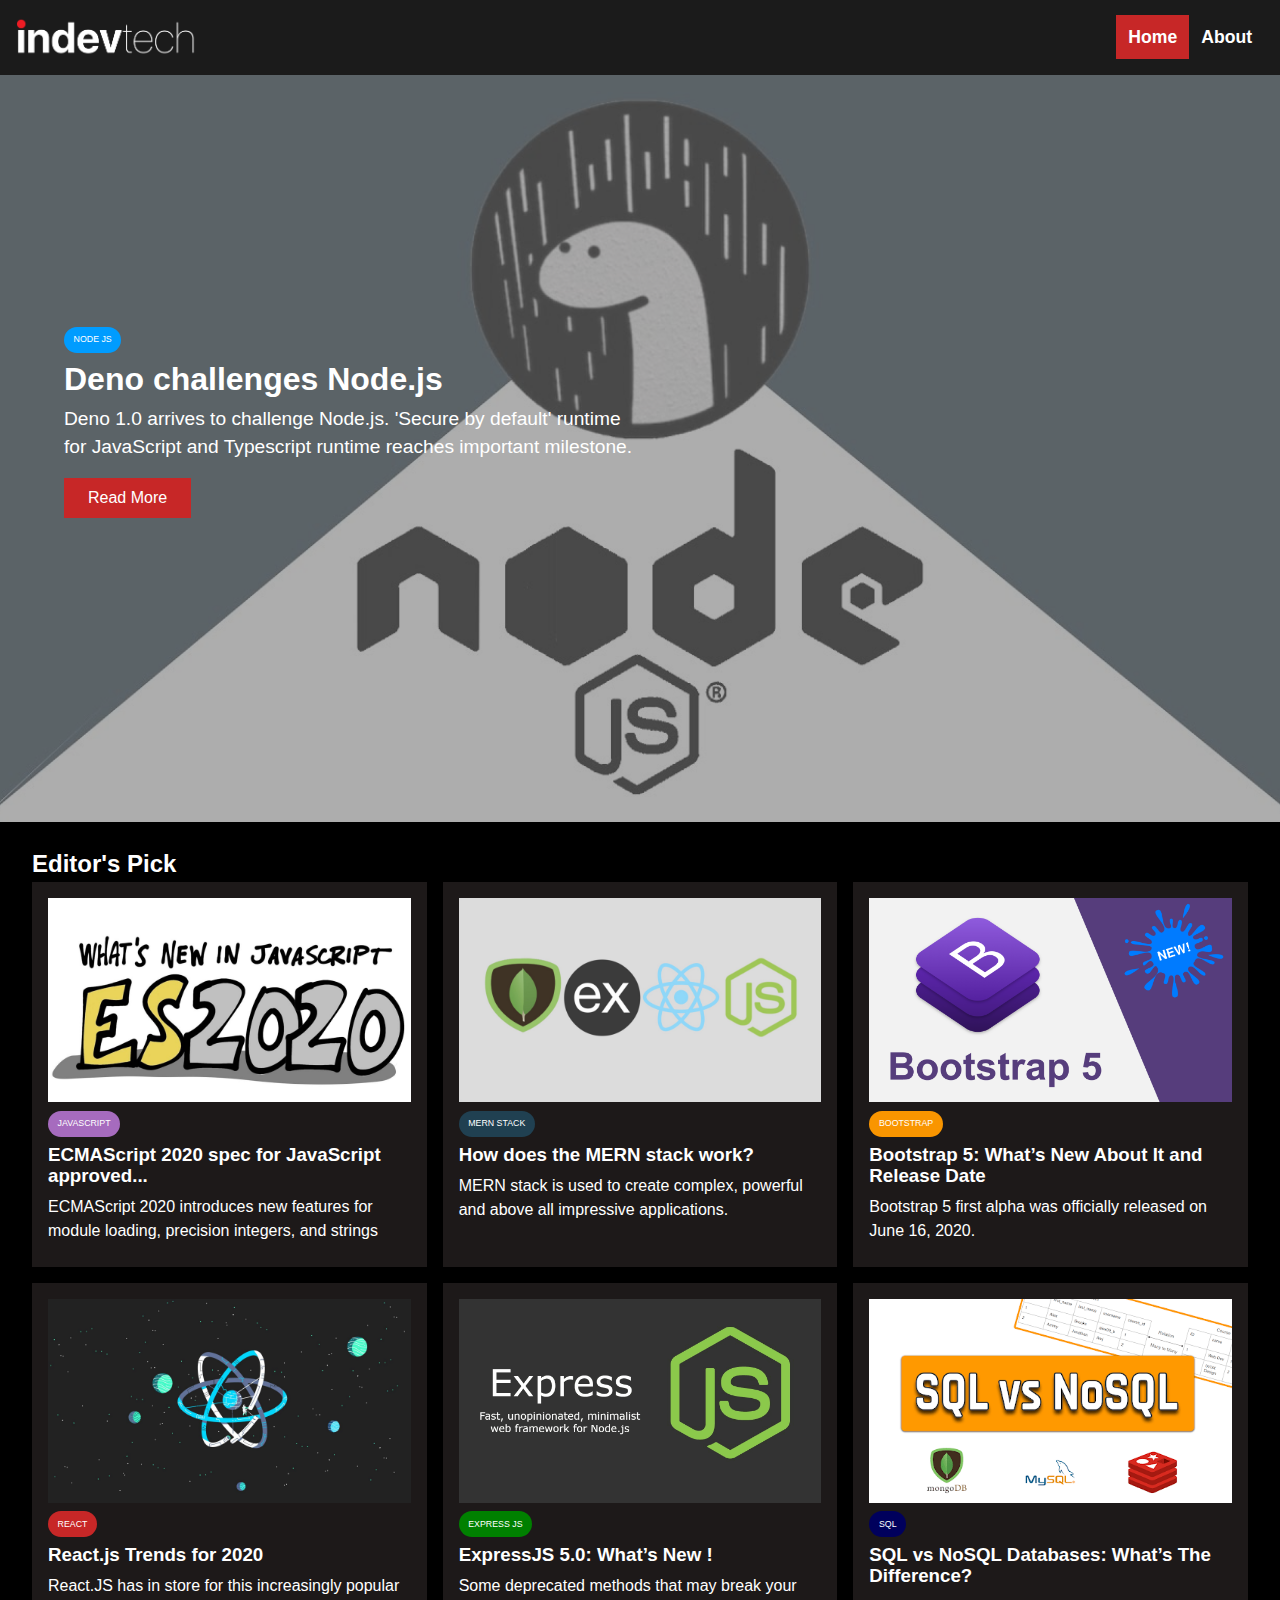
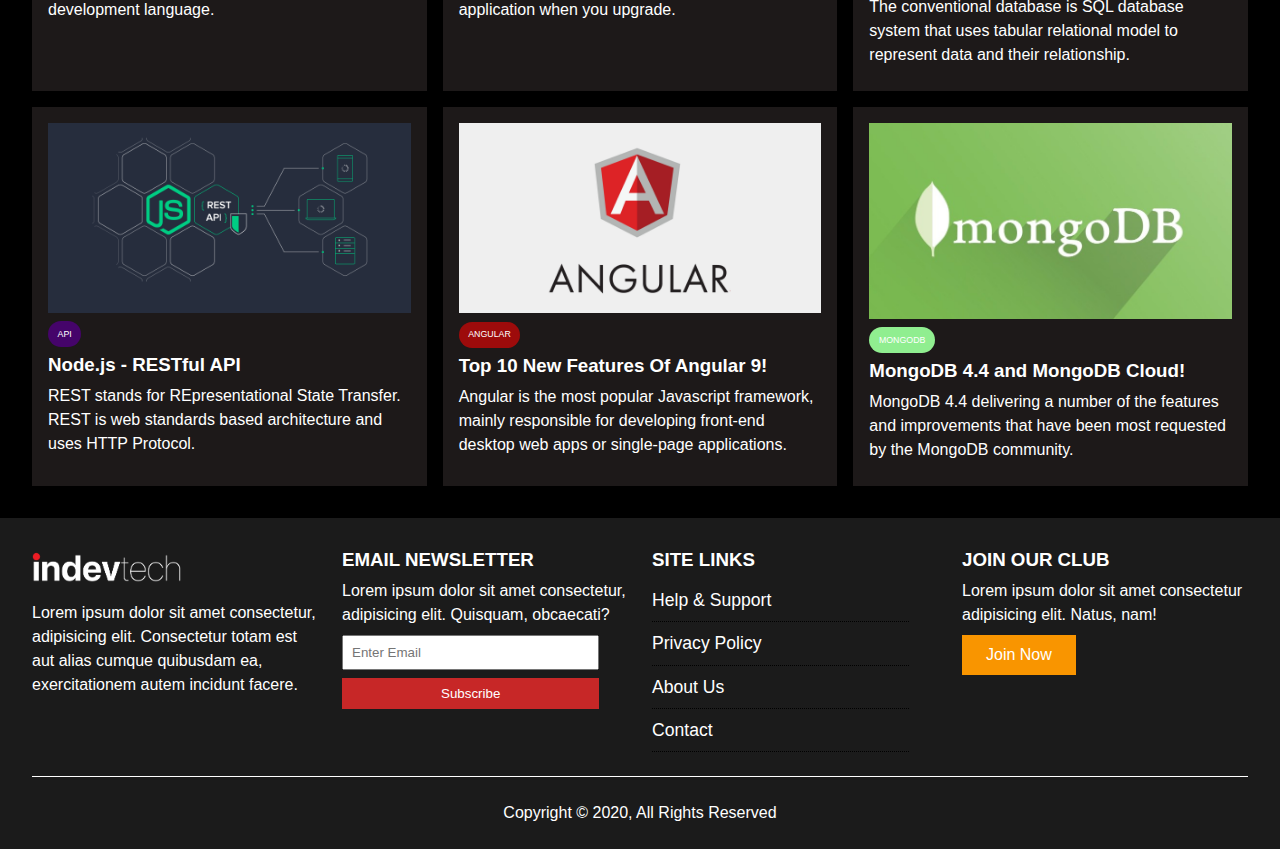
==== index.html @ 82689f06 "first commit" ====
<!DOCTYPE html>
<html lang="en">
<head>
  <meta charset="UTF-8">
  <meta name="viewport" content="width=device-width, initial-scale=1.0">
  <link rel="stylesheet" href="https://use.fontawesome.com/releases/v5.13.1/css/all.css" integrity="sha384-xxzQGERXS00kBmZW/6qxqJPyxW3UR0BPsL4c8ILaIWXva5kFi7TxkIIaMiKtqV1Q" crossorigin="anonymous">
  <link rel="stylesheet" href="css/style.css">
  <link rel="stylesheet" media="screen and (max-width: 768px)" href="css/mobile.css">
  <link rel="stylesheet" media="screen and (min-width: 1100px)" href="css/widescreen.css">
  <link rel="apple-touch-icon" sizes="180x180" href="/apple-touch-icon.png">
  <link rel="icon" type="image/png" sizes="32x32" href="/favicon-32x32.png">
  <link rel="icon" type="image/png" sizes="16x16" href="/favicon-16x16.png">
  <link rel="manifest" href="/site.webmanifest">
  <title>InDevTech | Latest News</title>
</head>
<body>
  <nav id="nav">
    <div class="nav-container">
      <img src="img/in-devtech-logo.png" alt="newsgrid logo" class="logo">
      <div class="social">
        <a href="https://facebook.com" target="blank"><i class="fab fa-facebook fa-2x"></i></a>
        <a href="https://twitter.com" target="blank"><i class="fab fa-twitter fa-2x"></i></a>
        <a href="https://instagram.com" target="blank"><i class="fab fa-instagram fa-2x"></i></a>
        <a href="https://youtube.com" target="blank"><i class="fab fa-youtube fa-2x"></i></a>
      </div>
      <ul>
        <li><a class="current" href="index.html">Home</a></li>
        <li><a href="about.html">About</a></li>
      </ul>
    </div>
  </nav>

  <!-- showcase -->
  <div id="showcase">
    <div class="container">
      <div class="showcase-container">
        <div class="showcase-content">
          <div class="category category-node">NODE JS</div>
          <h1>Deno challenges Node.js</h1>
          <p>Deno 1.0 arrives to challenge Node.js. 'Secure by default' runtime for JavaScript and Typescript runtime reaches important milestone.</p>
          <a class="btn btn-primary" href="article-node.html">Read More</a>
        </div>
      </div>
    </div>
  </div>

  <!-- home articles -->
  <section id="home-articles" class="py-2">
    <div class="container ">
      <h2 class="editor">Editor's Pick</h2>
    <div class="articles-container ">
      <article class="card grid-articles">
        <a href="article-js.html"><img src="img/articles/js1.jpg" class="img-fluid" alt="ent1"></a>
        <div>
          <div class="category category-js">JAVASCRIPT</div>
          <h3>
            <a href="article-js.html">ECMAScript 2020 spec for JavaScript approved...</a>
          </h3>
          <p>ECMAScript 2020 introduces new features for module loading, precision integers, and strings</p>
        </div>
      </article>
      <article class="card grid-articles">
        <a href="article-mern.html"><img src="img/articles/mern.jpg" alt="ent1"></a>
        <div>
          <div class="category category-mern">MERN STACK</div>
          <h3>
            <a href="article-mern.html">How does the MERN stack work?</a>
          </h3>
          <p>MERN stack is used to create complex, powerful and above all impressive applications.</p>
        </div>
      </article>
      <article class="card grid-articles">
        <a href="article-bootstrap5.html"><img src="img/articles/bootstrap5.jpg" alt="ent1"></a>
        <div>
          <div class="category category-bs">BOOTSTRAP</div>
          <h3>
            <a href="article-bootstrap5.html">Bootstrap 5: What’s New About It and Release Date</a>
          </h3>
          <p>Bootstrap 5 first alpha was officially released on June 16, 2020.</p>
        </div>
      </article>
      <article class="card grid-articles">
        <a href="article-react.html"><img src="img/articles/react.png" alt="ent1"></a>
        <div>
          <div class="category category-react">REACT</div>
          <h3>
            <a href="article-react.html">React.js Trends for 2020</a>
          </h3>
          <p>React.JS has in store for this increasingly popular development language.</p>
        </div>
      </article>
      <article class="card grid-articles">
        <a href="article-ejs.html"><img src="img/articles/ejs.png" alt="ent1"></a>
        <div>
          <div class="category category-ejs">EXPRESS JS </div>
          <h3>
            <a href="article-ejs.html">ExpressJS 5.0: What’s New !</a>
          </h3>
          <p>Some deprecated methods that may break your application when you upgrade.</p>
        </div>
      </article>
      <article class="card grid-articles">
        <a href="article-sql.html"><img src="img/articles/sql.png" alt="ent1"></a>
        <div>
          <div class="category category-sql">SQL </div>
          <h3>
            <a href="article-sql.html">SQL vs NoSQL Databases: What’s The Difference?</a>
          </h3>
          <p>The conventional database is SQL database system that uses tabular relational model to represent data and their relationship.</p>
        </div>
      </article>
      <article class="card grid-articles">
        <a href="article-api.html"><img src="img/articles/api.webp" alt="ent1"></a>
        <div>
          <div class="category category-api">API</div>
          <h3>
            <a href="article.html">Node.js - RESTful API</a>
          </h3>
          <p>REST stands for REpresentational State Transfer. REST is web standards based architecture and uses HTTP Protocol.</p>
        </div>
      </article>
      <article class="card grid-articles">
        <a href="article-angular.html"><img src="img/articles/angular.png" alt="ent1"></a>
        <div>
          <div class="category category-angular">ANGULAR </div>
          <h3>
            <a href="article-angular.html">Top 10 New Features Of Angular 9!</a>
          </h3>
          <p>
            Angular is the most popular Javascript framework, mainly responsible for developing front-end desktop web apps or single-page applications.
          </p>
        </div>
      </article>
      <article class="card grid-articles">
        <a href="article-mongo.html"><img src="img/articles/mongo.jpeg" alt="ent1"></a>
        <div>
          <div class="category category-mongo">MongoDB</div>
          <h3>
            <a href="article-mongo.html">MongoDB 4.4 and MongoDB Cloud!</a>
          </h3>
          <p>
            MongoDB 4.4 delivering a number of the features and improvements that have been most requested by the MongoDB community.
          </p>
        </div>
      </article>
  
    </div>
    </div>
  </section>

  <!-- footer -->
  <footer id="footer" class="pt-2">
    <div class="container footer-container">
      <div>
        <img src="img/in-devtech-logo.png" alt="logo light">
        <p>Lorem ipsum dolor sit amet consectetur, adipisicing elit. Consectetur totam est aut alias cumque quibusdam ea, exercitationem autem incidunt facere.</p>
      </div>
      <div>
        <h3>EMAIL NEWSLETTER</h3>
        <p>Lorem ipsum dolor sit amet consectetur, adipisicing elit. Quisquam, obcaecati?</p>
        <form action="">
          <input type="email" name="email" placeholder="Enter Email" id="email">
          <input class="btn btn-primary" type="submit" value="Subscribe">
        </form>
      </div>
      <div>
        <h3>SITE LINKS</h3>
        <ul class="list">
          <li><a href="">Help & Support</a></li>
          <li><a href="">Privacy Policy</a>
          </li>
          <li><a href="">About Us</a></li>
          <li><a href="">Contact</a></li>
        </ul>
      </div>
      <div>
        <h3>JOIN OUR CLUB</h3>
        <p>Lorem ipsum dolor sit amet consectetur adipisicing elit. Natus, nam!</p>
        <a href="#" class="btn btn-secondary">Join Now</a>
      </div>
      <div>
        <p>Copyright © 2020, All Rights Reserved</p>
      </div>
    </div>
  </footer>
</body>
</html>
---- css/style.css ----
:root {
  --primary-color: #c72727;
  --secondary-color: #f99500;
  --light-color : #f3fef3;
  --dark-color: #333;
  --max-width: 1300px;
}

.category {
  --sports-color: #f99500;
  --ent-color: #a66bbe;
  --tech-color: #009cff;
}

* {
  margin: 0;
  padding: 0;
  box-sizing: border-box;
}

body {
  font-family: sans-serif;
  line-height: 1.5;
  background: black;
  color: white;
}

a {
  color: white;
  text-decoration: none;
}



img {
  width: 100%;
}

h1,h2,h3,h4,h5,h6 {
  margin-bottom: .5rem;
  line-height: 1.3rem;
}

h1 {
  line-height: 2.25rem;
}


p {
  margin: .5rem 0;
  line-height: 1.5;
  font-size: 1rem;
}


/* utility */
.container {
  max-width: var(--max-width);
  margin: auto;
  padding: 0 2rem;
  overflow: hidden;
}

.nav-container {
  max-width: var(--max-width);
  margin: auto;
  padding: 0 2rem;
  overflow: hidden;
}

.px-1{ padding: 0 1.5rem;}
.px-2{ padding: 0 2rem;}
.px-3{ padding: 0 3rem;}

.category {
  display: inline-block;
  color: #fff;
  font-size: .55rem;
  text-transform: uppercase;
  padding: 0.4rem 0.6rem;
  border-radius: 15px;
  margin-bottom: 0.5rem;
}

.white {
  color: white;
}

.category-bs { background: var(--sports-color); }
.category-js { background: var(--ent-color); }
.category-node { background: var(--tech-color); }
.category-react { background: var(--primary-color); }
.category-ejs { background: green }
.category-api { background: #45046a }
.category-mern { background: #204051 }
.category-sql { background: #00005c }
.category-angular { background: #9d0b0b }
.category-mongo { background:lightgreen }


.l-heading {
  font-size: 3rem;
  margin: 1rem 0;
  line-height: 3.5rem;
}

.m-heading 
{
  font-size: 1.5rem;
  margin: .7rem 0;
  line-height: 2.5rem;
}

ul {
  list-style: none;
  margin-bottom: 0;
  font-size: 1.1rem;
}

.btn {
  display: inline-block;
  border: none;
  background: var(--dark-color);
  padding: 0.5rem 1.5rem;
  color: #fff;
}

.btn-light { background: var(--light-color); }
.btn-black { background: black; }
.btn-primary { background: var(--primary-color); }
.btn-secondary { background: var(--secondary-color); }

.btn-block {
  display: block;
  width: 100%;
  text-align: center;
}

.btn:hover {
  opacity: 0.9;
}

.card{
  padding: 1rem;
}
.p-1 { padding: 1.5rem;}
.p-2 { padding: 2rem;}
.p-3 { padding: 3rem;}

.px-1 { padding: 0 1.5rem ; }
.px-2 { padding: 0 2rem ;}
.px-3 { padding: 0 3rem ; }

.py-1 { padding: 1.5rem 0; }
.py-2 { padding: 2rem 0 ;}
.py-3 { padding: 3rem 0 ;}

.pt-1 { padding-top:1.5rem; }
.pt-2 { padding-top: 2rem; }
.pt-3 { padding-top: 3rem; }

.pb-1 { padding-bottom:1.5rem; }
.pb-2 { padding-bottom: 2rem; }
.pt-3 { padding-bottom: 3rem; }

.m-1 { margin: 1.5rem;}
.m-2 { margin: 2rem;}
.m-3 { margin: 3rem;}

.mx-1 { margin: 0 1.5rem;  }
.mx-2 { margin: 0 2rem; }
.mx-3 { margin: 0 3rem;  }

.my-1 { margin: 1.5rem 0; }
.my-2 { margin: 2rem 0; }
.my-3 { margin: 3rem 0;}

.mt-1 { margin-top:1.5rem; }
.mt-2 { margin-top: 2rem; }
.mt-3 { margin-top: 3rem; }

.mb-1 { margin-bottom:1.5rem; }
.mb-2 { margin-bottom: 2rem; }
.mb-3 { margin-bottom: 3rem; }



.bg-black {
  background-color: black;
  color: #fff;
}

.bg-primary {
  background-color: var(--primary-color) !important;
  color: #fff !important;
}

.bg-secondary {
  background-color: var(--secondary-color);
  color: #fff;
}

.bg-black h1,
.bg-black h2,
.bg-black h3,
.bg-black a,
.bg-primary h1,
.bg-primary h2,
.bg-primary h3,
.bg-primary a,
.bg-secondary h1,
.bg-secondary h2,
.bg-secondary h3,
.bg-secondary a {
  color: #fff ;
}



.list li {
  padding: .5rem 0;
  border-bottom: 1px dotted black;
  width: 90%;
}

.list li a:hover {
  color: var(--primary-color) !important;
}





/* navbar */
#nav {
  background: #1B1B1B;
  color: white;
  position: sticky;
  top: 0;
  z-index: 2;
}

#nav .nav-container {
  display: grid;
  grid-template-columns: 6fr 3fr 2fr;
  padding: 1rem;
  align-items: center;
}

#nav .logo {
  width: 180px;
}

#nav ul {
  justify-self: end;
  display: flex;
}

#nav ul li a {
  color: white;
  padding: 0.75rem;
  font-weight: bold;
}

#nav ul li a.current {
  background: var(--primary-color);
  color: #fff;
}

#nav ul li a:hover {
  background: var(--light-color);
  color: var(--dark-color);
}

#nav .social {
  display: flex;
  justify-self: center;
}

#nav .social i {
  color: white;
  margin-right: 0.5rem;
}

/* showcase */
#showcase {
  background: #777;
  color: #fff;
  padding: 2rem;
  position: relative;
  height: 83vh;
}

#showcase:before {
  content: '';
  background: url('../img/articles/nodejs.jpg') no-repeat center center/cover;
  position: absolute;
  top: 0;
  left: 0;
  height: 100%;
  width: 100%;
  opacity: 0.4;
}

#showcase .showcase-container {
  display: grid;
  grid-template-columns: repeat(2, 1fr);
  justify-content: center;
  align-items: center;
  height: 70vh;

}

#showcase .showcase-content {
  z-index: 1;
}

#showcase .showcase-content p {
  font-size: 1.2rem;
  margin-bottom: 1rem;
}

/* home-articles */

#home-articles .card{
  background: #1d1919;
  padding: 1rem;
  color: white;
}
#home-articles article:hover {
  opacity: 0.8;
}
#home-articles .card a {
  color: white;
}

#home-articles .articles-container {
  display: grid;
  grid-template-columns: repeat(3, 1fr);
  grid-gap: 1rem;
}


/* footer */

#footer {
  background-color: #1B1B1B;
  color: #fff;
}

#footer .footer-container {
  display: grid;
  grid-template-columns: repeat(4, 1fr);
  grid-gap: 1.5rem;
}

#footer .footer-container img {
  width: 150px;
}

#footer .footer-container a {
  color: white;
}

#footer .footer-container input[type='email'], #footer .footer-container input[type='submit'] {
  width: 90%;
  padding: .5rem;
  margin-bottom: 0.5rem;
}


#footer .footer-container > *:last-child {
  grid-column: 1 / span 4;
  text-align: center;
  padding: .5rem;
  border-top: 1px white solid ;
  padding: 1rem;
}

/* about */
#about  {
  margin: 2rem 0;
}

#about p {
  margin: 1.5rem 0;
  font-size: 1.1rem;
}

/* article */

#article p {
  margin: 1.5rem 0;
  font-size: 1.1rem;
}

#article .meta {
  display: flex;
  justify-content: space-between;
  align-items: center;
  background: #1B1B1B;
  color: white;
  padding: 0.5rem;
}

#article .meta .category {
  margin-top: 0.4rem;
}

#article .article-list {
  list-style: disc;
  padding-left: 2.5rem;
  margin: 1.5rem 0;
}

#article .article-list li {
  padding: .5rem;
}

.article-header {
  position: relative;
  width:100%;
  height:50vh;
  overflow: hidden;
  background:#000;
}

.article-header #article-bs, #article-node, #article-react, #article-js, #article-ejs, #article-mern, #article-api, #article-angular, #article-mongo, #article-sql {
  position: absolute;
  top: 0;
  left: 0;
  width: 100%;
  height: 100%;
  background: url('../img/articles/articlebootstrap5.jpg') no-repeat center center/cover;
}

.article-header #article-node {
  background: url('../img/articles/nodejs.jpg') no-repeat center center/cover;
}

.article-header #article-react {
  background: url('../img/articles/react-alt.png') no-repeat center center/cover;
}
.article-header #article-js {
  background: url('../img/articles/js1.jpg') no-repeat center center/cover;
}
.article-header #article-ejs {
  background: url('../img/articles/ejs.png') no-repeat center center/cover;
}
.article-header #article-mern {
  background: url('../img/articles/mern.jpg') no-repeat center center/cover;
}
.article-header #article-api {
  background: url('../img/articles/api.webp') no-repeat center center/cover;
}
.article-header #article-angular {
  background: url('../img/articles/angular.png') no-repeat center center/cover;
}
.article-header #article-mongo {
  background: url('../img/articles/mongo.png') no-repeat center center/cover;
}
.article-header #article-sql {
  background: url('../img/articles/sql.png') no-repeat center center/cover;
}
---- css/mobile.css ----
/* navigation */
#nav .social {
  display: none;
}

#nav .nav-container {
  grid-template-columns: 1fr;
  grid-gap: 1.2rem;
}

#nav ul,
#nav .logo {
  justify-self: center;
}

#nav ul li a {
  padding: .6rem;
}

/* showcase */
#showcase .showcase-container,
#home-articles .articles-container,
#footer .footer-container {
  grid-template-columns: 1fr;
}

/* home-articles */

#home-articles {
  padding-bottom: 0;
}

#home-articles .articles-container {
  grid-template-columns: 1fr;
  grid-column: 1;
}

#home-articles .card{
  background: black;
  color: white;
  border-top: 1px gray solid;
}
#home-articles .card:last-child{
  border-bottom: 1px gray solid;
}

#home-articles .articles-container {
  grid-gap: 0;
}

#home-articles .articles-container .grid-articles {
  display: grid;
  grid-template-columns: 1fr 2fr;
  grid-gap: 1rem;
}

#home-articles .articles-container img {
    align-self: center;
  }

#home-articles .articles-container p {
  font-size: 1rem;

}







@media (max-width: 500px) {

  #showcase .showcase-container {
    height: 75vh;
  }

  .category {
    padding: 0.2rem 0.6rem;
    border-radius: 15px;
    margin-bottom: 0.25rem;
  }
  #home-articles .editor {
    text-align: center;
  }

  #home-articles .container {
    padding: 0 0;
  }

  #home-articles .card{
    background: black;
    color: white;
    border-top: 1px gray solid;
  }

  #home-articles .articles-container {
    grid-gap: 0;
  }

  #home-articles .articles-container .grid-articles {
    display: grid;
    grid-template-columns: 1fr 2fr;
    grid-column: 1;
  }

  #home-articles .articles-container img {
    width: 130px;
    height: 72px;
    align-self: center;
  }

  #home-articles .articles-container p {
    display: none;
  }

  #home-articles .articles-container h3 {
    font-size: 1rem;
    line-height: 1;
  }



  #footer .footer-container p {
    font-size: 1rem;
  }

  #footer .footer-container ul li {
    font-size: .9rem;
  }


  #footer .footer-container > *:last-child {
    grid-column: 1;
  }

  #footer .footer-container > * {
    border-bottom: #444 solid 1px;
    padding-bottom: 1rem;
  }

  #footer .footer-container > *:nth-child(4){
    border-bottom: none;
  }
  .l-heading {
    font-size: 2.5rem;
  }

  #article .container {
    padding: 0 0rem;
  }

  #article #categories,
  #article #join {
    margin: 0 2rem;
  }

  #article #join {
    margin-bottom: 1.5rem;
  }
}

@media (min-width: 501px) and (max-width: 767px) {
  #home-articles .articles-container .grid-articles {
    display: grid;
    grid-template-columns: 2fr 4fr ;
    grid-column: 1;
  }
  #home-articles .articles-container p {
    display: none;
  }

  #footer .footer-container {
    grid-template-columns: repeat(2, 1fr);
    grid-gap: 2rem; 
  }
  #footer .footer-container > *:last-child {
    grid-column: 1 /span 2;
  }
}
---- css/widescreen.css ----
.max-width {
  max-width: 900px;
}
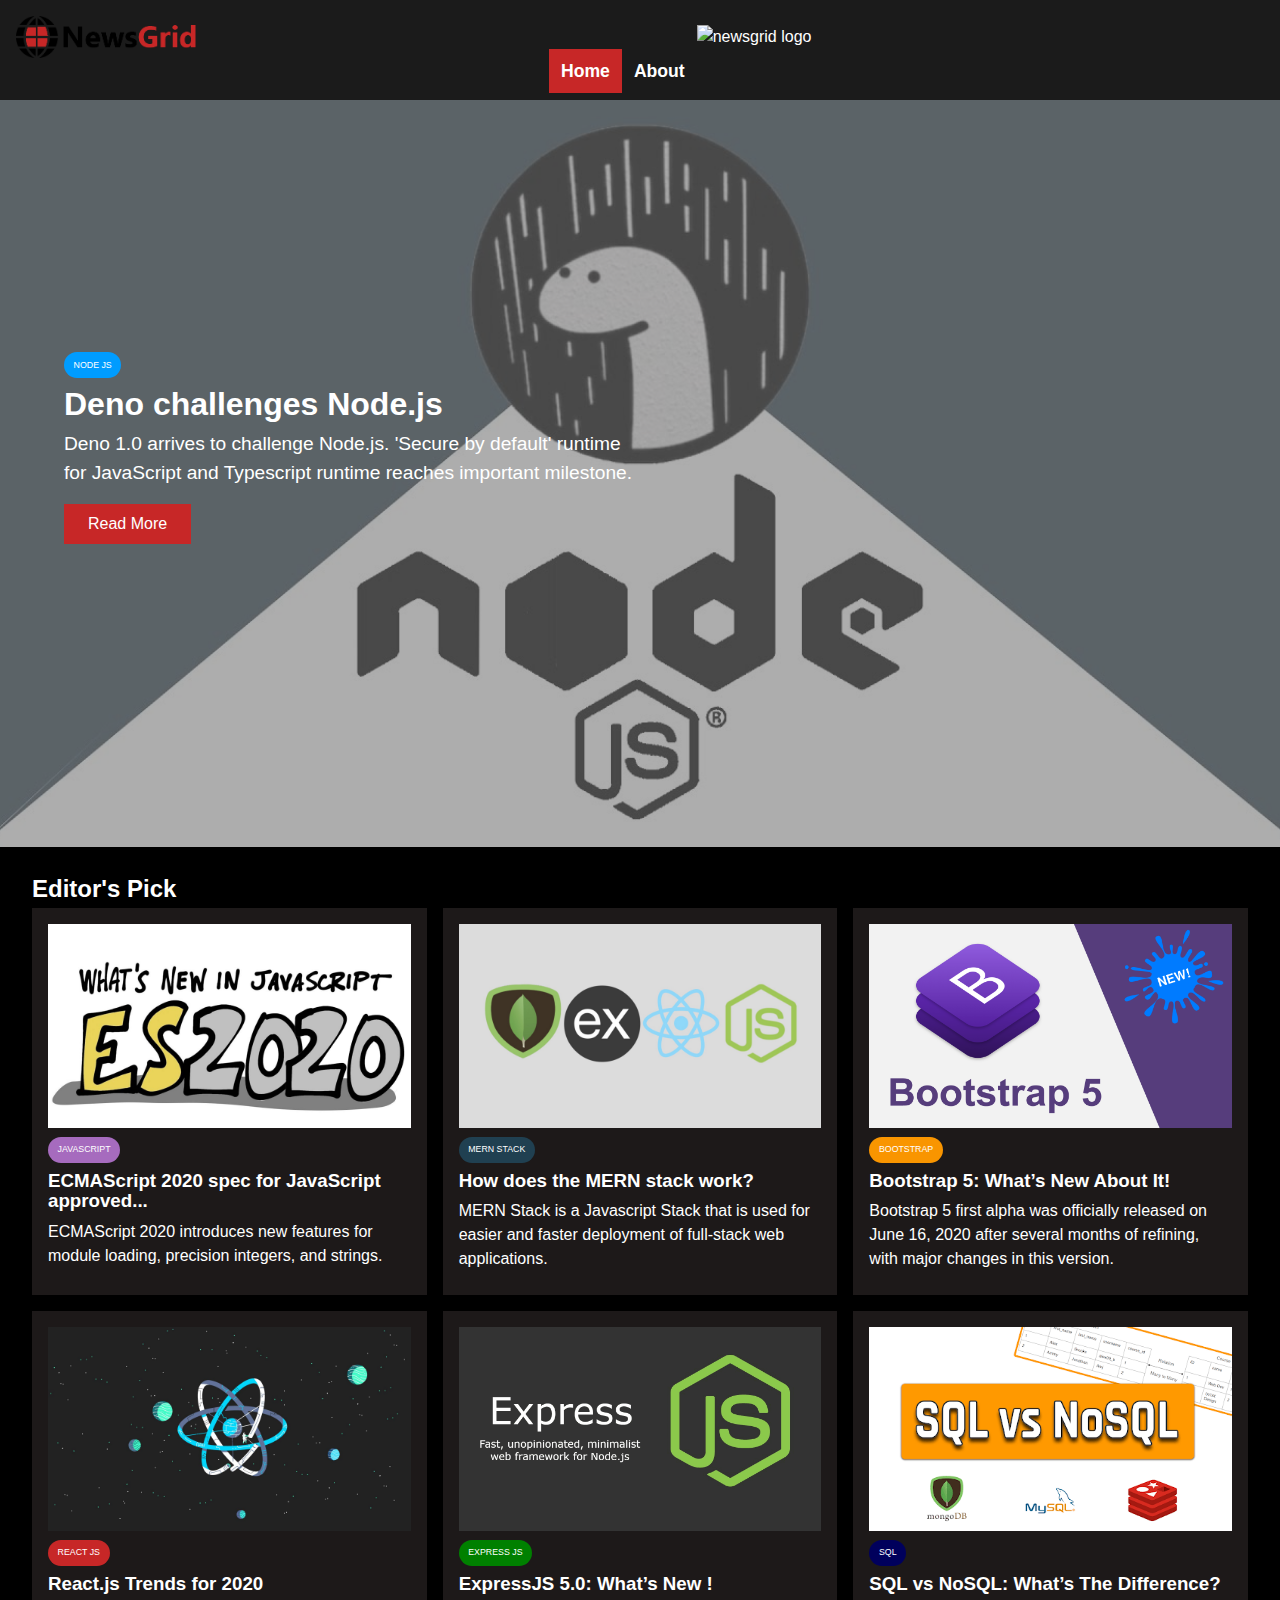
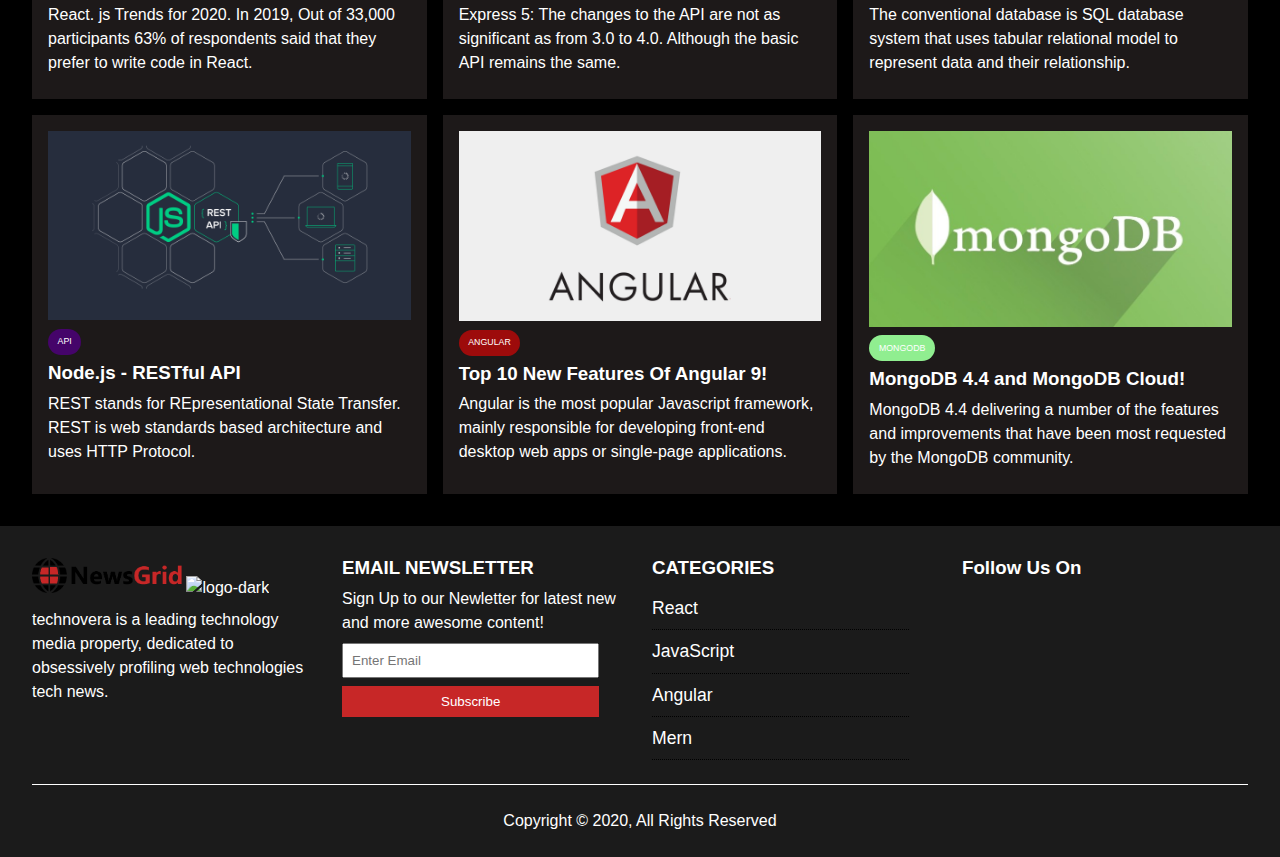
==== commit 7db99db7: "a added in meta" ====
--- a/index.html
+++ b/index.html
@@ -5,18 +5,20 @@
   <meta name="viewport" content="width=device-width, initial-scale=1.0">
   <link rel="stylesheet" href="https://use.fontawesome.com/releases/v5.13.1/css/all.css" integrity="sha384-xxzQGERXS00kBmZW/6qxqJPyxW3UR0BPsL4c8ILaIWXva5kFi7TxkIIaMiKtqV1Q" crossorigin="anonymous">
   <link rel="stylesheet" href="css/style.css">
-  <link rel="stylesheet" media="screen and (max-width: 768px)" href="css/mobile.css">
-  <link rel="stylesheet" media="screen and (min-width: 1100px)" href="css/widescreen.css">
+  <link rel="stylesheet" media="screen and (max-width: 1000px)" href="css/mobile.css">
+  <link rel="stylesheet" media="screen and (min-width: 1001px)" href="css/widescreen.css">
   <link rel="apple-touch-icon" sizes="180x180" href="/apple-touch-icon.png">
   <link rel="icon" type="image/png" sizes="32x32" href="/favicon-32x32.png">
   <link rel="icon" type="image/png" sizes="16x16" href="/favicon-16x16.png">
   <link rel="manifest" href="/site.webmanifest">
-  <title>InDevTech | Latest News</title>
+  <title>technovera | Latest News</title>
 </head>
 <body>
+  
   <nav id="nav">
     <div class="nav-container">
-      <img src="img/in-devtech-logo.png" alt="newsgrid logo" class="logo">
+      <img src="img/logo.png" alt="newsgrid logo" class="logo">
+      <img src="img/logo-dark.png" alt="newsgrid logo" class="logo-dark">
       <div class="social">
         <a href="https://facebook.com" target="blank"><i class="fab fa-facebook fa-2x"></i></a>
         <a href="https://twitter.com" target="blank"><i class="fab fa-twitter fa-2x"></i></a>
@@ -26,6 +28,7 @@
       <ul>
         <li><a class="current" href="index.html">Home</a></li>
         <li><a href="about.html">About</a></li>
+        
       </ul>
     </div>
   </nav>
@@ -35,7 +38,7 @@
     <div class="container">
       <div class="showcase-container">
         <div class="showcase-content">
-          <div class="category category-node">NODE JS</div>
+          <a href="article-node.html"><div class="category category-node">NODE JS</div></a>
           <h1>Deno challenges Node.js</h1>
           <p>Deno 1.0 arrives to challenge Node.js. 'Secure by default' runtime for JavaScript and Typescript runtime reaches important milestone.</p>
           <a class="btn btn-primary" href="article-node.html">Read More</a>
@@ -52,94 +55,91 @@
       <article class="card grid-articles">
         <a href="article-js.html"><img src="img/articles/js1.jpg" class="img-fluid" alt="ent1"></a>
         <div>
-          <div class="category category-js">JAVASCRIPT</div>
+          <a href="article-js.html"><div class="category category-js">JAVASCRIPT</div></a>
           <h3>
             <a href="article-js.html">ECMAScript 2020 spec for JavaScript approved...</a>
           </h3>
-          <p>ECMAScript 2020 introduces new features for module loading, precision integers, and strings</p>
+          <p><a href="article-js.html">ECMAScript 2020 introduces new features for module loading, precision integers, and strings.</a></p>
         </div>
       </article>
       <article class="card grid-articles">
         <a href="article-mern.html"><img src="img/articles/mern.jpg" alt="ent1"></a>
         <div>
-          <div class="category category-mern">MERN STACK</div>
+          <a href="article-mern.html"><div class="category category-mern"> MERN STACK</div></a>
           <h3>
             <a href="article-mern.html">How does the MERN stack work?</a>
           </h3>
-          <p>MERN stack is used to create complex, powerful and above all impressive applications.</p>
+          <p><a href="article-mern.html">MERN Stack is a Javascript Stack that is used for easier and faster deployment of full-stack web applications.</a></p>
         </div>
       </article>
       <article class="card grid-articles">
         <a href="article-bootstrap5.html"><img src="img/articles/bootstrap5.jpg" alt="ent1"></a>
         <div>
-          <div class="category category-bs">BOOTSTRAP</div>
+          <a href="article-bootstrap5.html"><div class="category category-bs">BOOTSTRAP</div></a>
           <h3>
-            <a href="article-bootstrap5.html">Bootstrap 5: What’s New About It and Release Date</a>
+            <a href="article-bootstrap5.html">Bootstrap 5: What’s New About It!</a>
           </h3>
-          <p>Bootstrap 5 first alpha was officially released on June 16, 2020.</p>
+          <p><a href="article-bootstrap5.html">Bootstrap 5 first alpha was officially released on June 16, 2020 after several months of refining, with major changes in this version.</a> </p>
         </div>
       </article>
       <article class="card grid-articles">
         <a href="article-react.html"><img src="img/articles/react.png" alt="ent1"></a>
         <div>
-          <div class="category category-react">REACT</div>
+          <a href="article-react.html"><div class="category category-react">REACT JS</div></a>
           <h3>
             <a href="article-react.html">React.js Trends for 2020</a>
           </h3>
-          <p>React.JS has in store for this increasingly popular development language.</p>
+          <p><a href="">React. js Trends for 2020. In 2019, Out of 33,000 participants 63% of respondents said that they prefer to write code in React.</a> </p>
         </div>
       </article>
       <article class="card grid-articles">
         <a href="article-ejs.html"><img src="img/articles/ejs.png" alt="ent1"></a>
         <div>
-          <div class="category category-ejs">EXPRESS JS </div>
+          <a href="article-ejs.html"><div class="category category-ejs">EXPRESS JS</div></a>
           <h3>
             <a href="article-ejs.html">ExpressJS 5.0: What’s New !</a>
           </h3>
-          <p>Some deprecated methods that may break your application when you upgrade.</p>
+          <p><a href="article-ejs.html">Express 5: The changes to the API are not as significant as from 3.0 to 4.0. Although the basic API remains the same.</a></p>
         </div>
       </article>
       <article class="card grid-articles">
         <a href="article-sql.html"><img src="img/articles/sql.png" alt="ent1"></a>
         <div>
-          <div class="category category-sql">SQL </div>
+          <a href="article-sql.html"><div class="category category-sql">SQL</div></a>
           <h3>
-            <a href="article-sql.html">SQL vs NoSQL Databases: What’s The Difference?</a>
+            <a href="article-sql.html">SQL vs NoSQL: What’s The Difference?</a>
           </h3>
-          <p>The conventional database is SQL database system that uses tabular relational model to represent data and their relationship.</p>
+          <p><a href="article-sql.html">The conventional database is SQL database system that uses tabular relational model to represent data and their relationship.</a></p>
         </div>
       </article>
       <article class="card grid-articles">
         <a href="article-api.html"><img src="img/articles/api.webp" alt="ent1"></a>
         <div>
-          <div class="category category-api">API</div>
+          <a href="article-api.html"><div class="category category-api">API</div></a>
           <h3>
-            <a href="article.html">Node.js - RESTful API</a>
+            <a href="article-api.html">Node.js - RESTful API</a>
           </h3>
-          <p>REST stands for REpresentational State Transfer. REST is web standards based architecture and uses HTTP Protocol.</p>
+          <p><a href="article-api.html">REST stands for REpresentational State Transfer. REST is web standards based architecture and uses HTTP Protocol.</a></p>
         </div>
       </article>
       <article class="card grid-articles">
         <a href="article-angular.html"><img src="img/articles/angular.png" alt="ent1"></a>
         <div>
-          <div class="category category-angular">ANGULAR </div>
+          <a href="article-angular.html"><div class="category category-angular">ANGULAR</div></a>
           <h3>
             <a href="article-angular.html">Top 10 New Features Of Angular 9!</a>
           </h3>
-          <p>
-            Angular is the most popular Javascript framework, mainly responsible for developing front-end desktop web apps or single-page applications.
-          </p>
+          <p><a href="article-angular.html">Angular is the most popular Javascript framework, mainly responsible for developing front-end desktop web apps or single-page applications.</a></p>
         </div>
       </article>
       <article class="card grid-articles">
         <a href="article-mongo.html"><img src="img/articles/mongo.jpeg" alt="ent1"></a>
         <div>
-          <div class="category category-mongo">MongoDB</div>
+          <a href="article-mongo.html"><div class="category category-mongo">MongoDB</div></a>
           <h3>
             <a href="article-mongo.html">MongoDB 4.4 and MongoDB Cloud!</a>
           </h3>
-          <p>
-            MongoDB 4.4 delivering a number of the features and improvements that have been most requested by the MongoDB community.
+          <p><a href="article-mongo.html">MongoDB 4.4 delivering a number of the features and improvements that have been most requested by the MongoDB community.</a>
           </p>
         </div>
       </article>
@@ -149,39 +149,49 @@
   </section>
 
   <!-- footer -->
-  <footer id="footer" class="pt-2">
+  <footer id="footer" class="pt-2 ">
     <div class="container footer-container">
-      <div>
-        <img src="img/in-devtech-logo.png" alt="logo light">
-        <p>Lorem ipsum dolor sit amet consectetur, adipisicing elit. Consectetur totam est aut alias cumque quibusdam ea, exercitationem autem incidunt facere.</p>
+      <div class="">
+        <img src="img/logo.png" alt="logo light" class="footer-logo">
+        <img src="img/logo-dark.png" alt="logo-dark" class="footer-logo-dark">
+        <p>technovera is a leading technology media property, dedicated to obsessively profiling web technologies tech news.</p>
       </div>
       <div>
         <h3>EMAIL NEWSLETTER</h3>
-        <p>Lorem ipsum dolor sit amet consectetur, adipisicing elit. Quisquam, obcaecati?</p>
-        <form action="">
+        <p>Sign Up to our Newletter for latest new and more awesome content!</p>
+        <form name="contact" action="POST" data-netlify="true">
           <input type="email" name="email" placeholder="Enter Email" id="email">
-          <input class="btn btn-primary" type="submit" value="Subscribe">
+          <input class="btn btn-primary subscribe" type="submit" value="Subscribe">
         </form>
       </div>
       <div>
-        <h3>SITE LINKS</h3>
+        <h3>CATEGORIES</h3>
         <ul class="list">
-          <li><a href="">Help & Support</a></li>
-          <li><a href="">Privacy Policy</a>
-          </li>
-          <li><a href="">About Us</a></li>
-          <li><a href="">Contact</a></li>
+          <li><a href="#"><i class="fas fa-chevron-right"></i> React</a></li>
+          <li><a href="#"><i class="fas fa-chevron-right"></i> JavaScript</a></li>
+          <li><a href="#"><i class="fas fa-chevron-right"></i> Angular</a></li>
+          <li><a href="#"><i class="fas fa-chevron-right"></i> Mern</a></li>
         </ul>
       </div>
       <div>
-        <h3>JOIN OUR CLUB</h3>
-        <p>Lorem ipsum dolor sit amet consectetur adipisicing elit. Natus, nam!</p>
-        <a href="#" class="btn btn-secondary">Join Now</a>
+        <h3>Follow Us On</h3>
+        <div class="social">
+          <a href="https://facebook.com" target="blank"><i class="fab fa-facebook fa-2x"></i></a>
+          <a href="https://twitter.com" target="blank"><i class="fab fa-twitter fa-2x"></i></a>
+          <a href="https://linkedin.com" target="blank"><i class="fab fa-linkedin fa-2x"></i></a>
+          <a href="https://instagram.com" target="blank"><i class="fab fa-instagram fa-2x"></i></a>
+          <a href="https://youtube.com" target="blank"><i class="fab fa-youtube fa-2x"></i></a>
+        </div>
       </div>
       <div>
         <p>Copyright © 2020, All Rights Reserved</p>
       </div>
     </div>
   </footer>
+
+  <script src="https://cdn.jsdelivr.net/npm/darkmode-js@1.5.6/lib/darkmode-js.min.js"></script>
+
+  <script src="js/dark-mode.js">
+  </script>
 </body>
 </html>